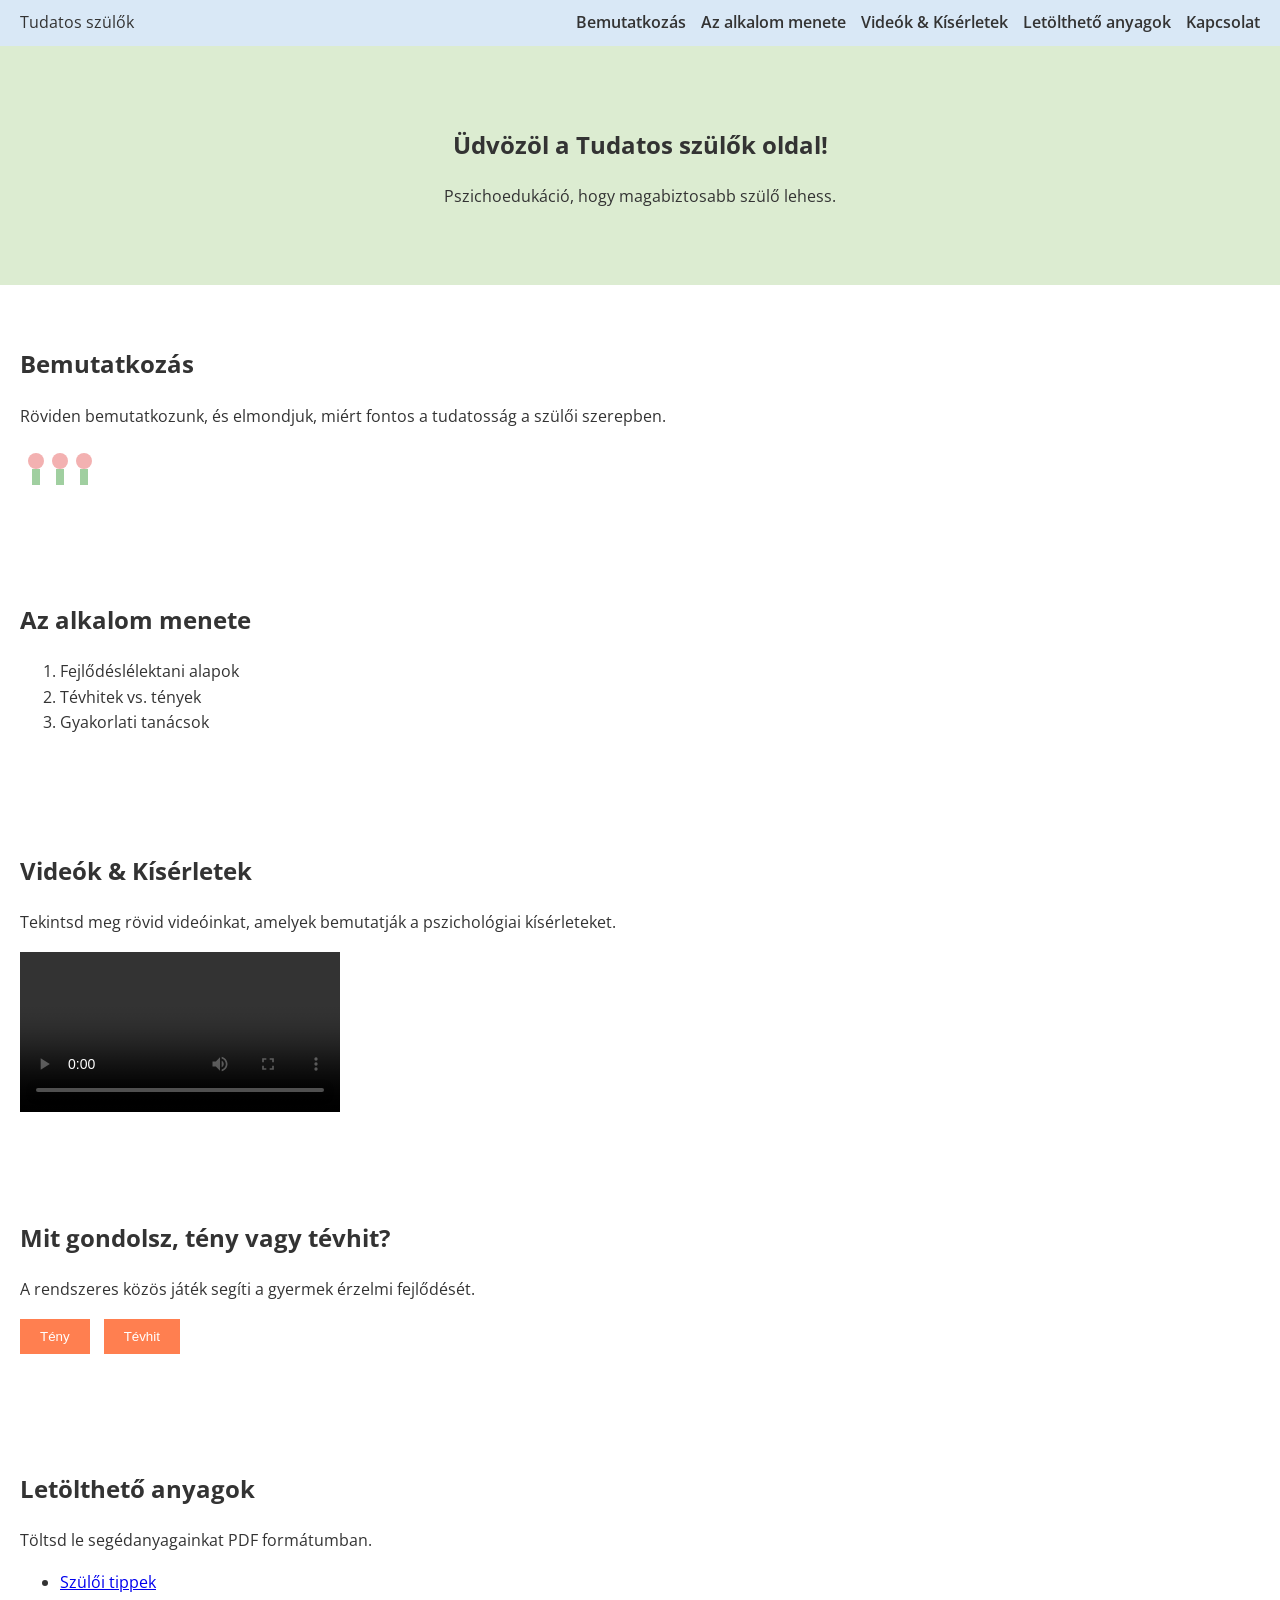
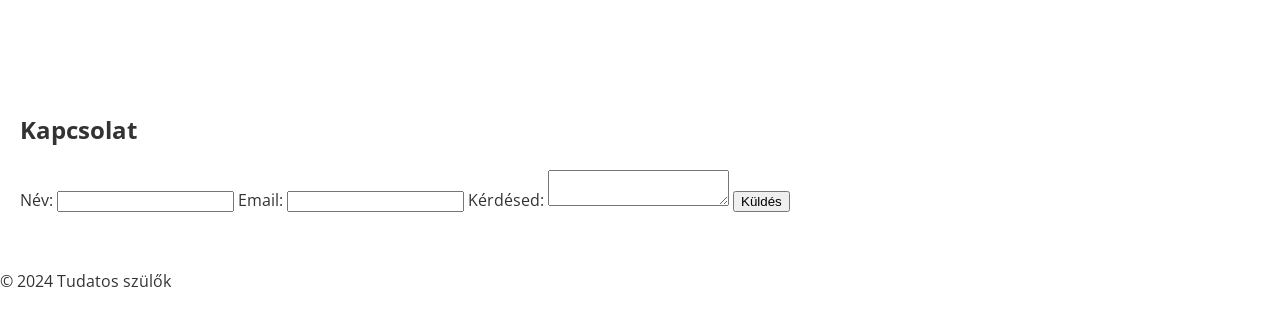
==== index.html @ f78a7281 "Add static website for Tudatos szulok" ====
<!DOCTYPE html>
<html lang="hu">
<head>
    <meta charset="UTF-8">
    <meta name="viewport" content="width=device-width, initial-scale=1.0">
    <title>Tudatos szülők</title>
    <link rel="stylesheet" href="style.css">
    <link href="https://fonts.googleapis.com/css2?family=Open+Sans:wght@400;600&display=swap" rel="stylesheet">
</head>
<body>
    <header class="site-header">
        <nav class="nav">
            <div class="logo">Tudatos szülők</div>
            <ul class="menu">
                <li><a href="#bemutatkozas">Bemutatkozás</a></li>
                <li><a href="#menet">Az alkalom menete</a></li>
                <li><a href="#videok">Videók &amp; Kísérletek</a></li>
                <li><a href="#letoltheto">Letölthető anyagok</a></li>
                <li><a href="#kapcsolat">Kapcsolat</a></li>
            </ul>
        </nav>
    </header>

    <main>
        <section class="hero">
            <h1>Üdvözöl a Tudatos szülők oldal!</h1>
            <p>Pszichoedukáció, hogy magabiztosabb szülő lehess.</p>
        </section>

        <section id="bemutatkozas">
            <h2>Bemutatkozás</h2>
            <p>Röviden bemutatkozunk, és elmondjuk, miért fontos a tudatosság a szülői szerepben.</p>
            <img src="images/family.svg" alt="Család" class="icon">
        </section>

        <section id="menet">
            <h2>Az alkalom menete</h2>
            <ol>
                <li>Fejlődéslélektani alapok</li>
                <li>Tévhitek vs. tények</li>
                <li>Gyakorlati tanácsok</li>
            </ol>
        </section>

        <section id="videok">
            <h2>Videók &amp; Kísérletek</h2>
            <p>Tekintsd meg rövid videóinkat, amelyek bemutatják a pszichológiai kísérleteket.</p>
            <video controls width="320" aria-label="Kísérleti videó">
                <source src="videos/sample.mp4" type="video/mp4">
                A böngésződ nem támogatja a videó lejátszását.
            </video>
        </section>

        <section id="kviz" class="quiz">
            <h2>Mit gondolsz, tény vagy tévhit?</h2>
            <p>A rendszeres közös játék segíti a gyermek érzelmi fejlődését.</p>
            <button onclick="answer(true)">Tény</button>
            <button onclick="answer(false)">Tévhit</button>
            <p id="quiz-result" aria-live="polite"></p>
        </section>

        <section id="letoltheto">
            <h2>Letölthető anyagok</h2>
            <p>Töltsd le segédanyagainkat PDF formátumban.</p>
            <ul>
                <li><a href="downloads/tippek.pdf" download>Szülői tippek</a></li>
            </ul>
        </section>

        <section id="kapcsolat">
            <h2>Kapcsolat</h2>
            <form>
                <label>Név: <input type="text" name="name"></label>
                <label>Email: <input type="email" name="email"></label>
                <label>Kérdésed: <textarea name="message"></textarea></label>
                <button type="submit">Küldés</button>
            </form>
        </section>
    </main>

    <footer>
        <p>&copy; 2024 Tudatos szülők</p>
    </footer>

    <script src="script.js"></script>
</body>
</html>
---- style.css ----
:root {
    --light-green: #dcecd1;
    --light-ochre: #f3e8c8;
    --soft-blue: #d9e8f6;
    --accent: #ff7f50;
    --text-color: #333;
    --font-family: 'Open Sans', sans-serif;
}

body {
    font-family: var(--font-family);
    color: var(--text-color);
    margin: 0;
    line-height: 1.6;
    background-color: white;
}

.site-header {
    position: sticky;
    top: 0;
    background-color: var(--soft-blue);
    padding: 10px 20px;
    z-index: 100;
}

.nav {
    display: flex;
    justify-content: space-between;
    align-items: center;
}

.menu {
    list-style: none;
    display: flex;
    gap: 15px;
    margin: 0;
    padding: 0;
}

.menu a {
    text-decoration: none;
    color: var(--text-color);
    font-weight: 600;
}

.hero {
    background-color: var(--light-green);
    padding: 60px 20px;
    text-align: center;
}

section {
    padding: 40px 20px;
}

.icon {
    width: 80px;
    height: auto;
}

.quiz button {
    margin-right: 10px;
    padding: 10px 20px;
    background-color: var(--accent);
    border: none;
    color: white;
    cursor: pointer;
}

.quiz button:hover {
    opacity: 0.8;
}

@media (max-width: 600px) {
    .menu {
        flex-direction: column;
    }
}
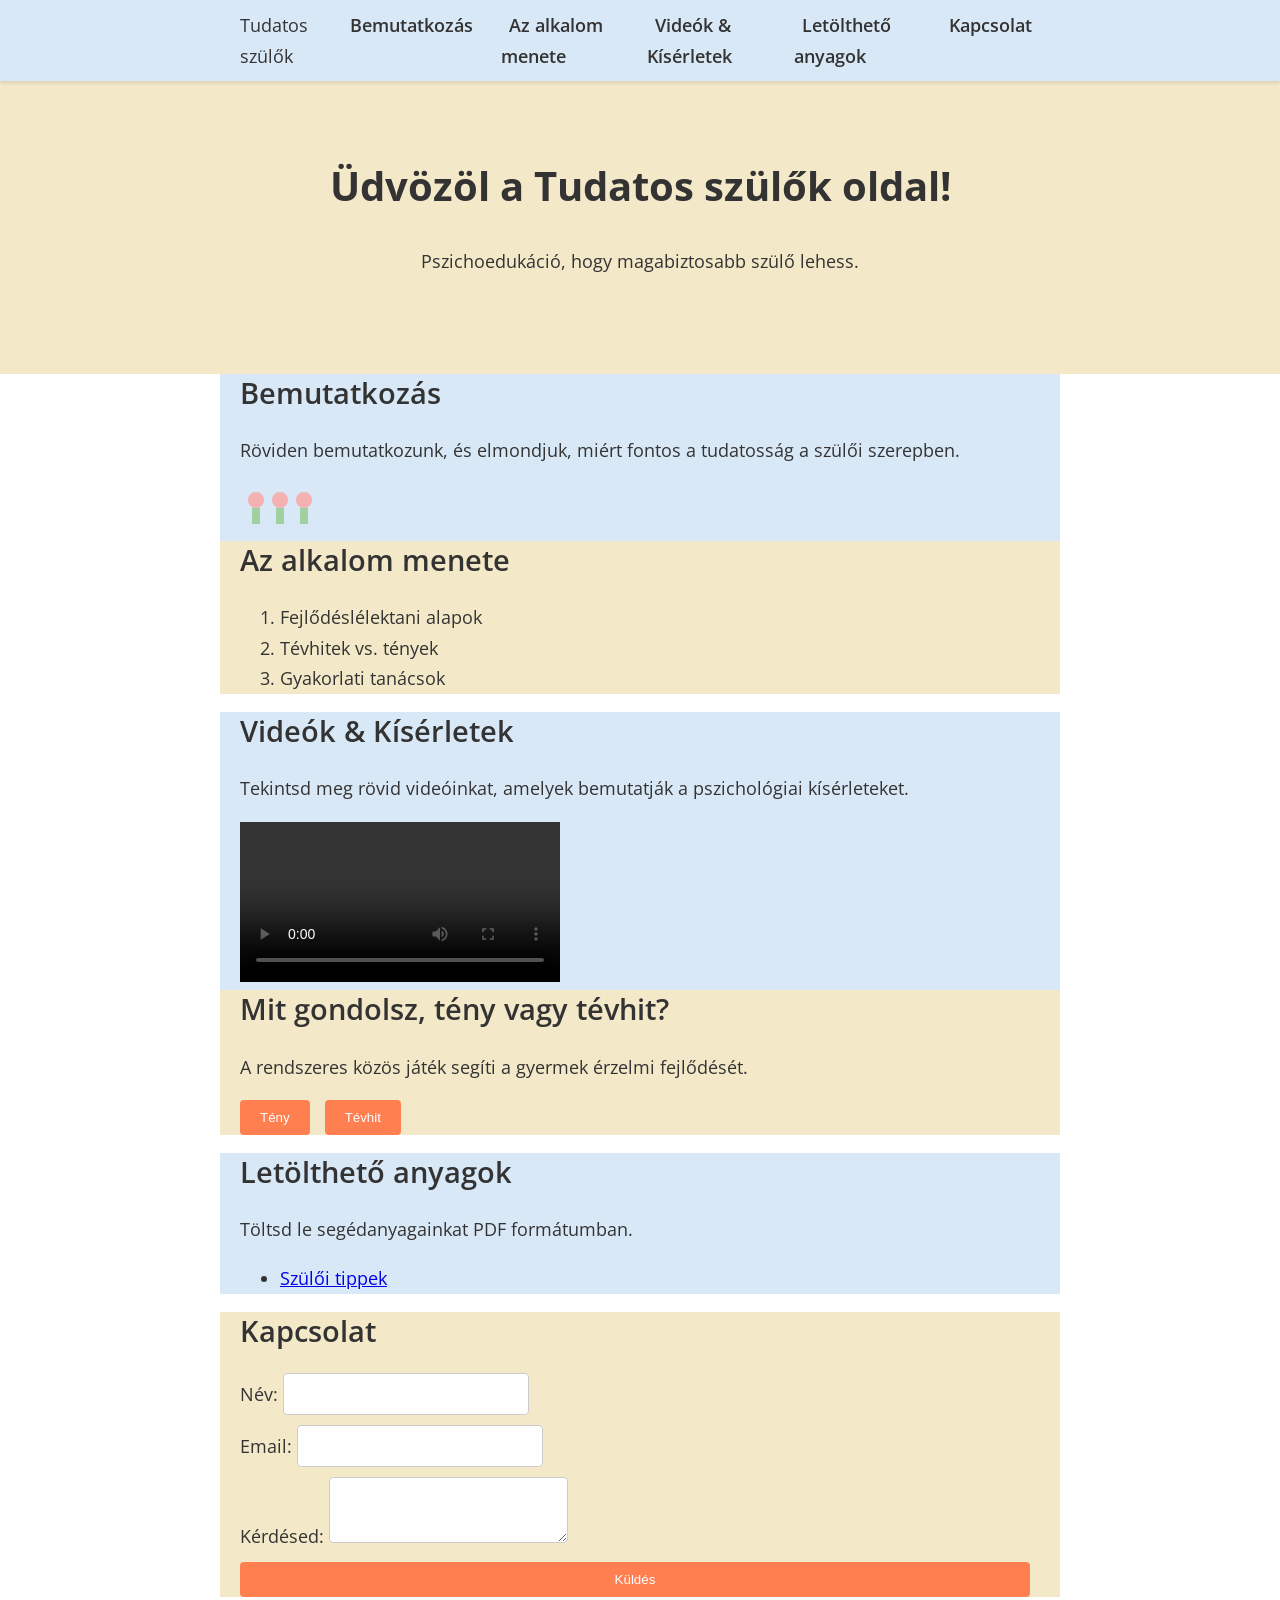
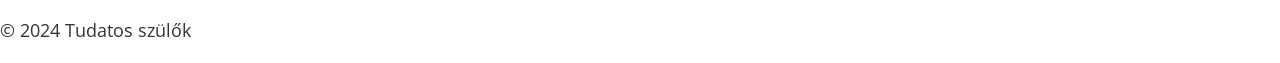
==== commit 76d46152: "Improve styling" ====
--- a/index.html
+++ b/index.html
@@ -9,7 +9,7 @@
 </head>
 <body>
     <header class="site-header">
-        <nav class="nav">
+        <nav class="nav container">
             <div class="logo">Tudatos szülők</div>
             <ul class="menu">
                 <li><a href="#bemutatkozas">Bemutatkozás</a></li>
@@ -27,13 +27,13 @@
             <p>Pszichoedukáció, hogy magabiztosabb szülő lehess.</p>
         </section>
 
-        <section id="bemutatkozas">
+        <section id="bemutatkozas" class="container">
             <h2>Bemutatkozás</h2>
             <p>Röviden bemutatkozunk, és elmondjuk, miért fontos a tudatosság a szülői szerepben.</p>
             <img src="images/family.svg" alt="Család" class="icon">
         </section>
 
-        <section id="menet">
+        <section id="menet" class="container">
             <h2>Az alkalom menete</h2>
             <ol>
                 <li>Fejlődéslélektani alapok</li>
@@ -42,7 +42,7 @@
             </ol>
         </section>
 
-        <section id="videok">
+        <section id="videok" class="container">
             <h2>Videók &amp; Kísérletek</h2>
             <p>Tekintsd meg rövid videóinkat, amelyek bemutatják a pszichológiai kísérleteket.</p>
             <video controls width="320" aria-label="Kísérleti videó">
@@ -51,7 +51,7 @@
             </video>
         </section>
 
-        <section id="kviz" class="quiz">
+        <section id="kviz" class="quiz container">
             <h2>Mit gondolsz, tény vagy tévhit?</h2>
             <p>A rendszeres közös játék segíti a gyermek érzelmi fejlődését.</p>
             <button onclick="answer(true)">Tény</button>
@@ -59,7 +59,7 @@
             <p id="quiz-result" aria-live="polite"></p>
         </section>
 
-        <section id="letoltheto">
+        <section id="letoltheto" class="container">
             <h2>Letölthető anyagok</h2>
             <p>Töltsd le segédanyagainkat PDF formátumban.</p>
             <ul>
@@ -67,7 +67,7 @@
             </ul>
         </section>
 
-        <section id="kapcsolat">
+        <section id="kapcsolat" class="container">
             <h2>Kapcsolat</h2>
             <form>
                 <label>Név: <input type="text" name="name"></label>
--- a/style.css
+++ b/style.css
@@ -4,6 +4,7 @@
     --soft-blue: #d9e8f6;
     --accent: #ff7f50;
     --text-color: #333;
+    --light-gray: #f7f7f7;
     --font-family: 'Open Sans', sans-serif;
 }
 
@@ -11,8 +12,24 @@
     font-family: var(--font-family);
     color: var(--text-color);
     margin: 0;
-    line-height: 1.6;
+    line-height: 1.7;
+    font-size: 18px;
     background-color: white;
+}
+
+h1, h2, h3, h4, h5, h6 {
+    line-height: 1.3;
+    margin-top: 0;
+}
+
+h1 {
+    font-size: 2.2em;
+    font-weight: 700;
+}
+
+h2 {
+    font-size: 1.6em;
+    font-weight: 600;
 }
 
 .site-header {
@@ -21,18 +38,27 @@
     background-color: var(--soft-blue);
     padding: 10px 20px;
     z-index: 100;
+    box-shadow: 0 2px 4px rgba(0, 0, 0, 0.1);
 }
 
 .nav {
     display: flex;
     justify-content: space-between;
     align-items: center;
+    max-width: 1200px;
+    margin: 0 auto;
+}
+
+.container {
+    max-width: 800px;
+    margin: 0 auto;
+    padding: 0 20px;
 }
 
 .menu {
     list-style: none;
     display: flex;
-    gap: 15px;
+    gap: 20px;
     margin: 0;
     padding: 0;
 }
@@ -41,16 +67,30 @@
     text-decoration: none;
     color: var(--text-color);
     font-weight: 600;
+    padding: 8px;
+    transition: color 0.2s;
+}
+
+.menu a:hover {
+    color: var(--accent);
 }
 
 .hero {
     background-color: var(--light-green);
-    padding: 60px 20px;
+    padding: 80px 20px;
     text-align: center;
 }
 
 section {
-    padding: 40px 20px;
+    padding: 60px 20px;
+}
+
+section:nth-of-type(odd) {
+    background-color: var(--light-ochre);
+}
+
+section:nth-of-type(even) {
+    background-color: var(--soft-blue);
 }
 
 .icon {
@@ -58,13 +98,37 @@
     height: auto;
 }
 
-.quiz button {
+.quiz button,
+form button {
     margin-right: 10px;
     padding: 10px 20px;
     background-color: var(--accent);
     border: none;
     color: white;
     cursor: pointer;
+    border-radius: 4px;
+    transition: background-color 0.2s, transform 0.2s;
+}
+
+.quiz button:hover,
+form button:hover {
+    background-color: #ff6533;
+    transform: scale(1.03);
+}
+
+form {
+    display: flex;
+    flex-direction: column;
+    gap: 10px;
+}
+
+input,
+textarea {
+    font-family: var(--font-family);
+    padding: 8px;
+    border: 1px solid #ccc;
+    border-radius: 4px;
+    font-size: 1em;
 }
 
 .quiz button:hover {
@@ -75,4 +139,7 @@
     .menu {
         flex-direction: column;
     }
+    body {
+        font-size: 16px;
+    }
 }
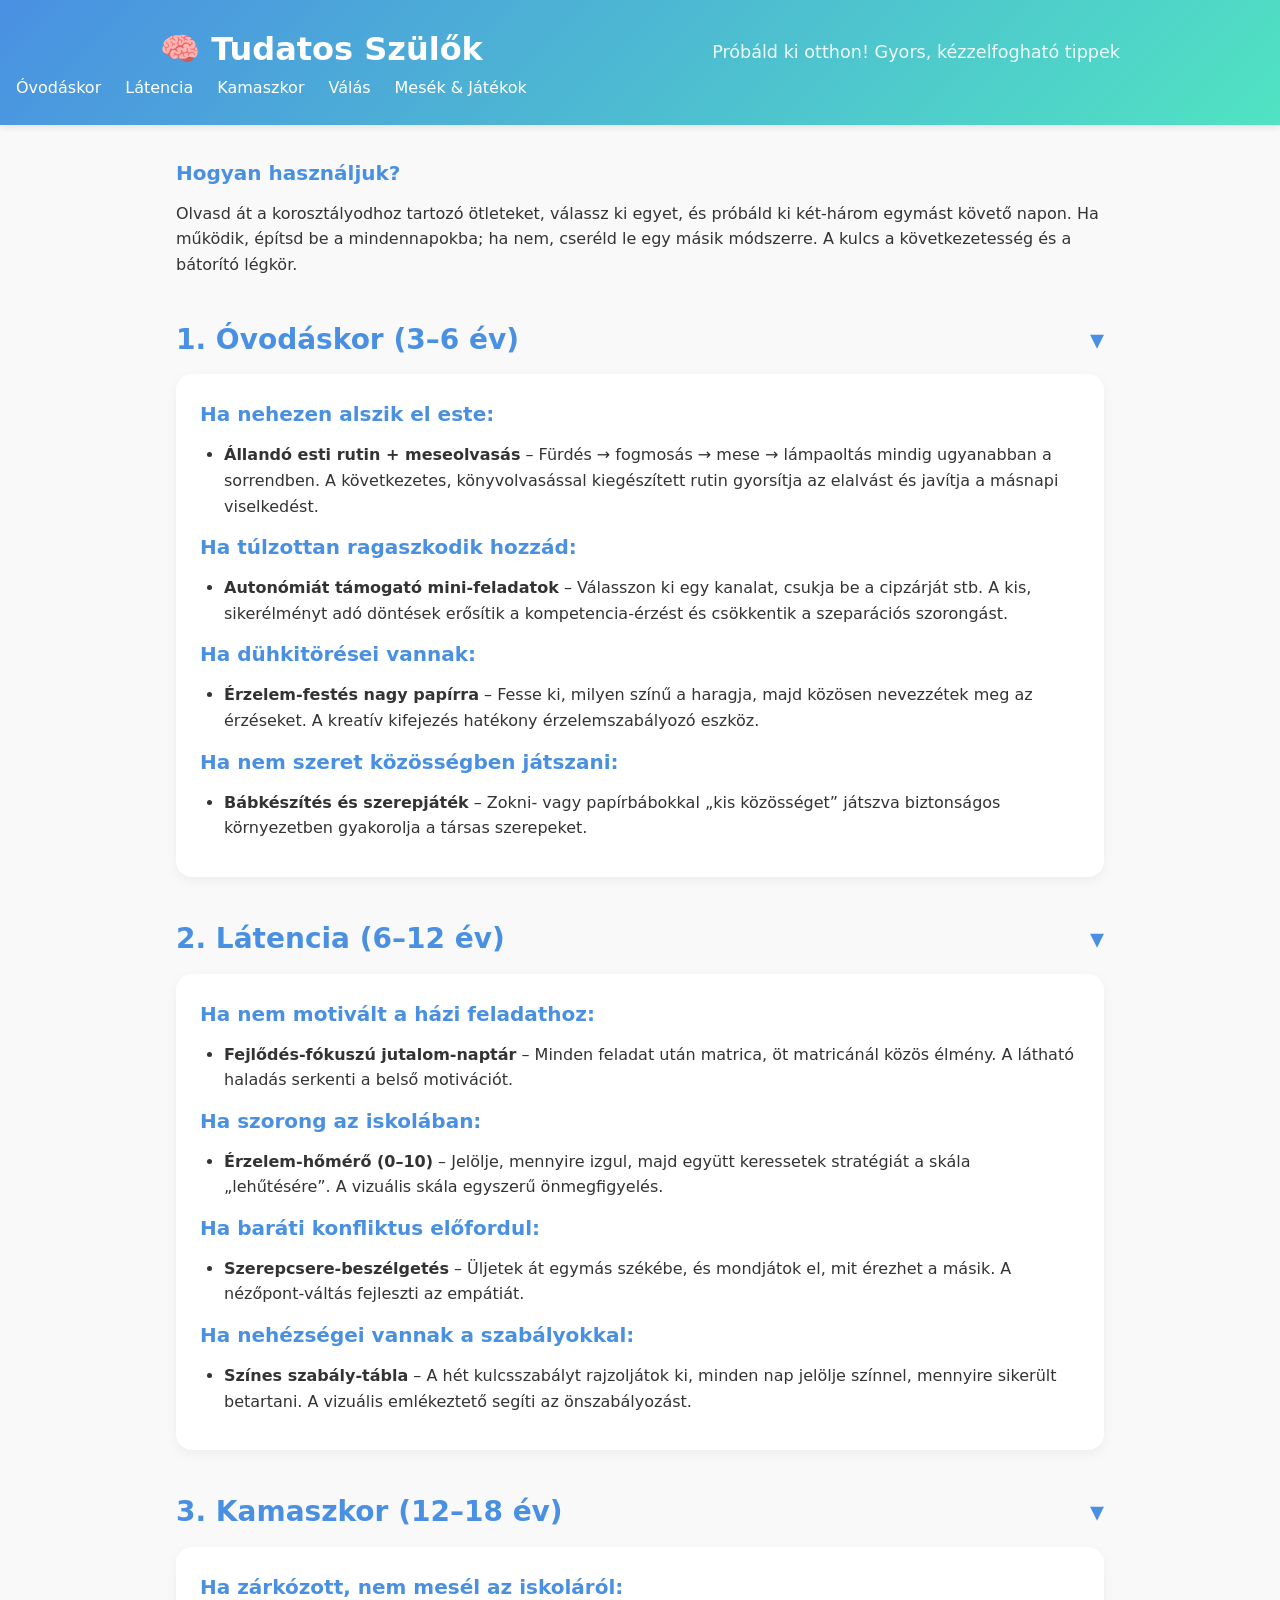
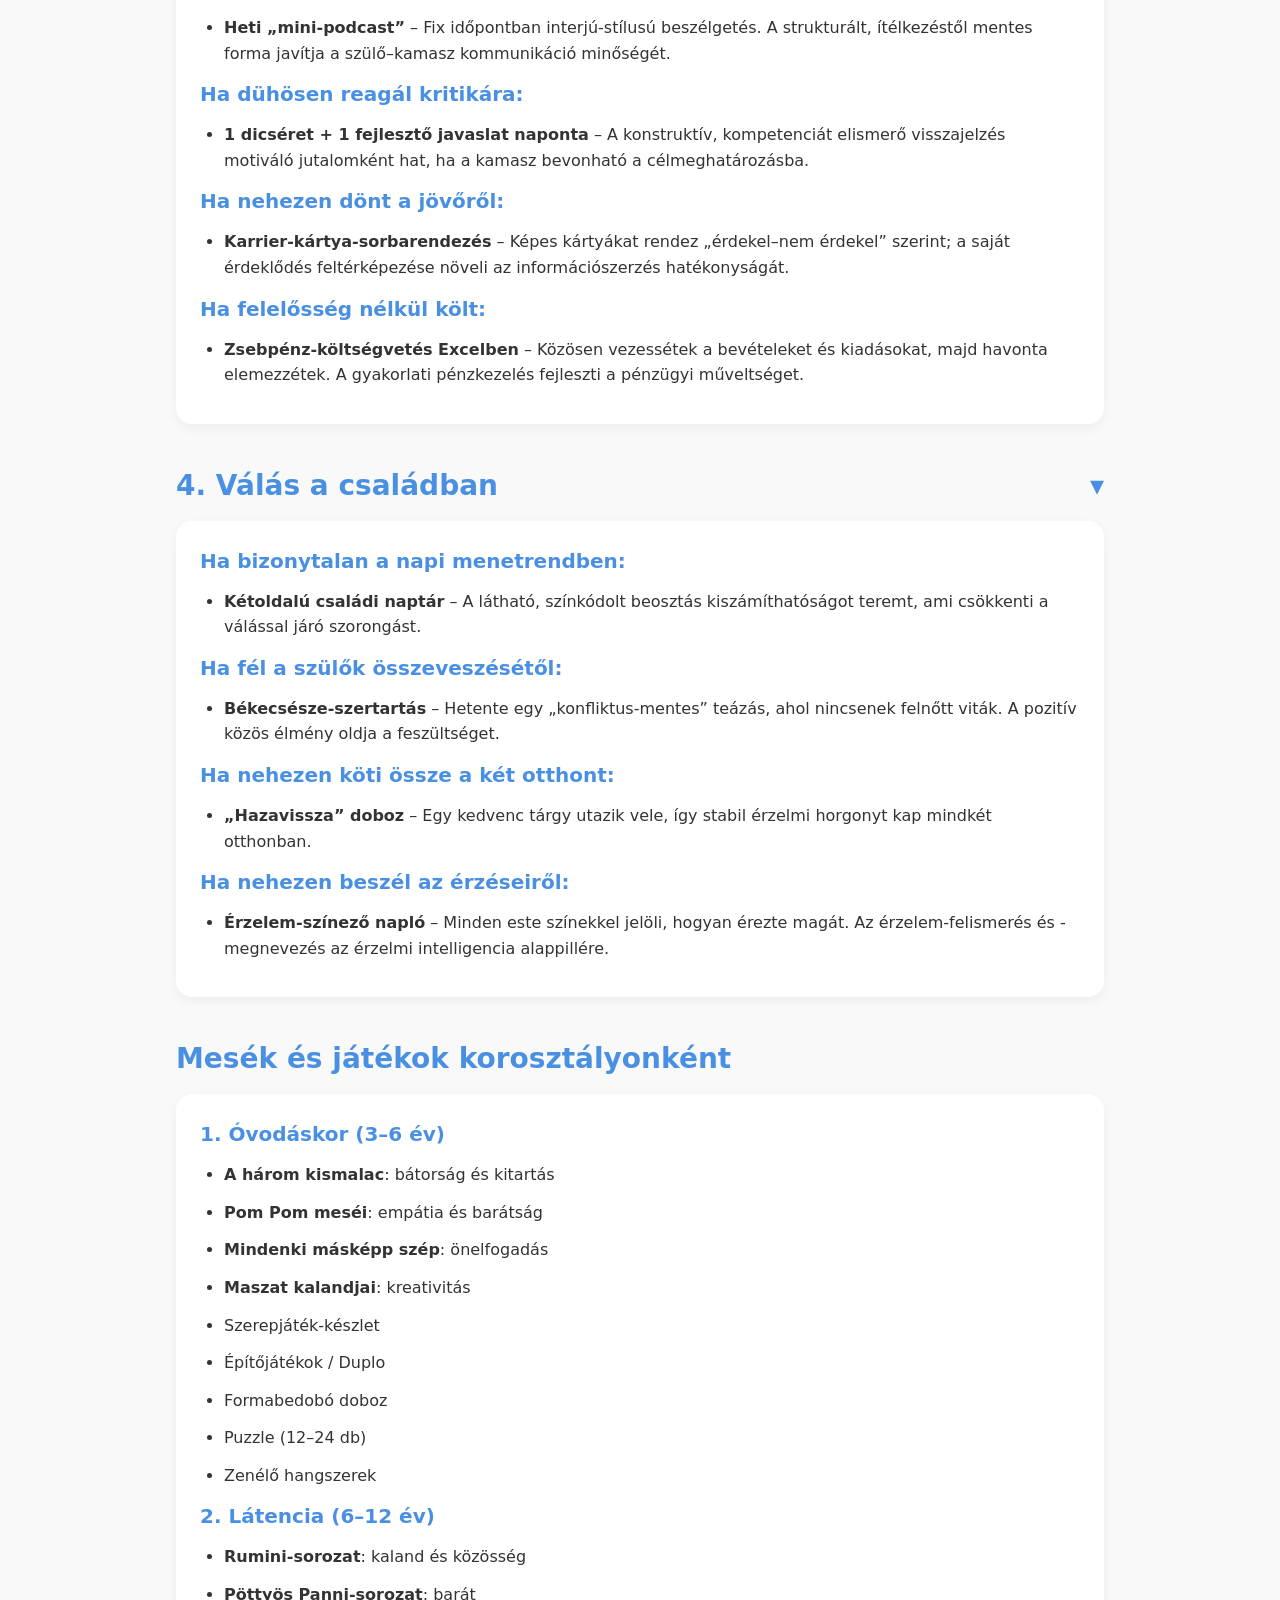
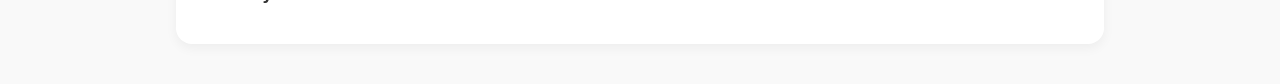
==== commit 6bfebcef: "Modern pszichológus-barát stílus: új CSS és oldalak" ====
--- a/index.html
+++ b/index.html
@@ -1,87 +1,177 @@
 <!DOCTYPE html>
 <html lang="hu">
 <head>
-    <meta charset="UTF-8">
-    <meta name="viewport" content="width=device-width, initial-scale=1.0">
-    <title>Tudatos szülők</title>
-    <link rel="stylesheet" href="style.css">
-    <link href="https://fonts.googleapis.com/css2?family=Open+Sans:wght@400;600&display=swap" rel="stylesheet">
+  <meta charset="UTF-8">
+  <meta name="viewport" content="width=device-width, initial-scale=1.0">
+  <title>Tudatos Szülők – Útravaló szülőknek</title>
+  <link rel="stylesheet" href="css/style.css">
 </head>
 <body>
-    <header class="site-header">
-        <nav class="nav container">
-            <div class="logo">Tudatos szülők</div>
-            <ul class="menu">
-                <li><a href="#bemutatkozas">Bemutatkozás</a></li>
-                <li><a href="#menet">Az alkalom menete</a></li>
-                <li><a href="#videok">Videók &amp; Kísérletek</a></li>
-                <li><a href="#letoltheto">Letölthető anyagok</a></li>
-                <li><a href="#kapcsolat">Kapcsolat</a></li>
-            </ul>
-        </nav>
-    </header>
+<header class="header">
+  <div class="header-inner">
+    <h1 class="logo">
+      <span class="logo-icon">🧠</span>
+      <span class="logo-text">Tudatos Szülők</span>
+    </h1>
+    <p class="tagline">
+      Próbáld ki otthon! <span class="highlight">Gyors, kézzelfogható tippek</span>
+    </p>
+    <button id="nav-toggle" class="hamburger" aria-label="Navigáció mutatása/elrejtése">
+      <span></span><span></span><span></span>
+    </button>
+  </div>
+  <nav id="main-nav" class="nav">
+    <ul class="nav-list">
+      <li><a href="#ovodas">Óvodáskor</a></li>
+      <li><a href="#latencia">Látencia</a></li>
+      <li><a href="#kamaszkor">Kamaszkor</a></li>
+      <li><a href="#valas">Válás</a></li>
+      <li><a href="#mesek-jatekok">Mesék &amp; Játékok</a></li>
+    </ul>
+  </nav>
+</header>
 
-    <main>
-        <section class="hero">
-            <h1>Üdvözöl a Tudatos szülők oldal!</h1>
-            <p>Pszichoedukáció, hogy magabiztosabb szülő lehess.</p>
-        </section>
 
-        <section id="bemutatkozas" class="container">
-            <h2>Bemutatkozás</h2>
-            <p>Röviden bemutatkozunk, és elmondjuk, miért fontos a tudatosság a szülői szerepben.</p>
-            <img src="images/family.svg" alt="Család" class="icon">
-        </section>
+  <main>
+    <section>
+      <h3>Hogyan használjuk?</h3>
+      <p>Olvasd át a korosztályodhoz tartozó ötleteket, válassz ki egyet, és próbáld ki két-három egymást követő napon. Ha működik, építsd be a mindennapokba; ha nem, cseréld le egy másik módszerre. A kulcs a következetesség és a bátorító légkör.</p>
+    </section>
 
-        <section id="menet" class="container">
-            <h2>Az alkalom menete</h2>
-            <ol>
-                <li>Fejlődéslélektani alapok</li>
-                <li>Tévhitek vs. tények</li>
-                <li>Gyakorlati tanácsok</li>
-            </ol>
-        </section>
+    <!-- Óvodáskor -->
+    <section id="ovodas" class="collapsible">
+      <h2>1. Óvodáskor (3–6 év)</h2>
+      <div class="content">
+        <h3>Ha nehezen alszik el este:</h3>
+        <ul>
+          <li><strong>Állandó esti rutin + meseolvasás</strong> – Fürdés → fogmosás → mese → lámpaoltás mindig ugyanabban a sorrendben. A következetes, könyvolvasással kiegészített rutin gyorsítja az elalvást és javítja a másnapi viselkedést.</li>
+        </ul>
+        <h3>Ha túlzottan ragaszkodik hozzád:</h3>
+        <ul>
+          <li><strong>Autonómiát támogató mini-feladatok</strong> – Válasszon ki egy kanalat, csukja be a cipzárját stb. A kis, sikerélményt adó döntések erősítik a kompetencia-érzést és csökkentik a szeparációs szorongást.</li>
+        </ul>
+        <h3>Ha dühkitörései vannak:</h3>
+        <ul>
+          <li><strong>Érzelem-festés nagy papírra</strong> – Fesse ki, milyen színű a haragja, majd közösen nevezzétek meg az érzéseket. A kreatív kifejezés hatékony érzelemszabályozó eszköz.</li>
+        </ul>
+        <h3>Ha nem szeret közösségben játszani:</h3>
+        <ul>
+          <li><strong>Bábkészítés és szerepjáték</strong> – Zokni- vagy papírbábokkal „kis közösséget” játszva biztonságos környezetben gyakorolja a társas szerepeket.</li>
+        </ul>
+      </div>
+    </section>
 
-        <section id="videok" class="container">
-            <h2>Videók &amp; Kísérletek</h2>
-            <p>Tekintsd meg rövid videóinkat, amelyek bemutatják a pszichológiai kísérleteket.</p>
-            <video controls width="320" aria-label="Kísérleti videó">
-                <source src="videos/sample.mp4" type="video/mp4">
-                A böngésződ nem támogatja a videó lejátszását.
-            </video>
-        </section>
+    <!-- Látencia -->
+    <section id="latencia" class="collapsible">
+      <h2>2. Látencia (6–12 év)</h2>
+      <div class="content">
+        <h3>Ha nem motivált a házi feladathoz:</h3>
+        <ul>
+          <li><strong>Fejlődés-fókuszú jutalom-naptár</strong> – Minden feladat után matrica, öt matricánál közös élmény. A látható haladás serkenti a belső motivációt.</li>
+        </ul>
+        <h3>Ha szorong az iskolában:</h3>
+        <ul>
+          <li><strong>Érzelem-hőmérő (0–10)</strong> – Jelölje, mennyire izgul, majd együtt keressetek stratégiát a skála „lehűtésére”. A vizuális skála egyszerű önmegfigyelés.</li>
+        </ul>
+        <h3>Ha baráti konfliktus előfordul:</h3>
+        <ul>
+          <li><strong>Szerepcsere-beszélgetés</strong> – Üljetek át egymás székébe, és mondjátok el, mit érezhet a másik. A nézőpont-váltás fejleszti az empátiát.</li>
+        </ul>
+        <h3>Ha nehézségei vannak a szabályokkal:</h3>
+        <ul>
+          <li><strong>Színes szabály-tábla</strong> – A hét kulcsszabályt rajzoljátok ki, minden nap jelölje színnel, mennyire sikerült betartani. A vizuális emlékeztető segíti az önszabályozást.</li>
+        </ul>
+      </div>
+    </section>
 
-        <section id="kviz" class="quiz container">
-            <h2>Mit gondolsz, tény vagy tévhit?</h2>
-            <p>A rendszeres közös játék segíti a gyermek érzelmi fejlődését.</p>
-            <button onclick="answer(true)">Tény</button>
-            <button onclick="answer(false)">Tévhit</button>
-            <p id="quiz-result" aria-live="polite"></p>
-        </section>
+    <!-- Kamaszkor -->
+    <section id="kamaszkor" class="collapsible">
+      <h2>3. Kamaszkor (12–18 év)</h2>
+      <div class="content">
+        <h3>Ha zárkózott, nem mesél az iskoláról:</h3>
+        <ul>
+          <li><strong>Heti „mini-podcast”</strong> – Fix időpontban interjú-stílusú beszélgetés. A strukturált, ítélkezéstől mentes forma javítja a szülő–kam­asz kommunikáció minőségét.</li>
+        </ul>
+        <h3>Ha dühösen reagál kritikára:</h3>
+        <ul>
+          <li><strong>1 dicséret + 1 fejlesztő javaslat naponta</strong> – A konstruktív, kompetenciát elismerő visszajelzés motiváló jutalomként hat, ha a kamasz bevonható a célmeghatározásba.</li>
+        </ul>
+        <h3>Ha nehezen dönt a jövőről:</h3>
+        <ul>
+          <li><strong>Karrier-kártya-sorbarendezés</strong> – Képes kártyákat rendez „érdekel–nem érdekel” szerint; a saját érdeklődés feltérképezése növeli az információszerzés hatékonyságát.</li>
+        </ul>
+        <h3>Ha felelősség nélkül költ:</h3>
+        <ul>
+          <li><strong>Zsebpénz-költségvetés Excelben</strong> – Közösen vezessétek a bevételeket és kiadásokat, majd havonta elemezzétek. A gyakorlati pénzkezelés fejleszti a pénzügyi műveltséget.</li>
+        </ul>
+      </div>
+    </section>
 
-        <section id="letoltheto" class="container">
-            <h2>Letölthető anyagok</h2>
-            <p>Töltsd le segédanyagainkat PDF formátumban.</p>
-            <ul>
-                <li><a href="downloads/tippek.pdf" download>Szülői tippek</a></li>
-            </ul>
-        </section>
+    <!-- Válás a családban -->
+    <section id="valas" class="collapsible">
+      <h2>4. Válás a családban</h2>
+      <div class="content">
+        <h3>Ha bizonytalan a napi menetrendben:</h3>
+        <ul>
+          <li><strong>Kétoldalú családi naptár</strong> – A látható, színkódolt beosztás kiszámíthatóságot teremt, ami csökkenti a válással járó szorongást.</li>
+        </ul>
+        <h3>Ha fél a szülők összeveszésétől:</h3>
+        <ul>
+          <li><strong>Békecsésze-szertartás</strong> – Hetente egy „konfliktus-mentes” teázás, ahol nincsenek felnőtt viták. A pozitív közös élmény oldja a feszültséget.</li>
+        </ul>
+        <h3>Ha nehezen köti össze a két otthont:</h3>
+        <ul>
+          <li><strong>„Hazavissza” doboz</strong> – Egy kedvenc tárgy utazik vele, így stabil érzelmi horgonyt kap mindkét otthonban.</li>
+        </ul>
+        <h3>Ha nehezen beszél az érzéseiről:</h3>
+        <ul>
+          <li><strong>Érzelem-színező napló</strong> – Minden este színekkel jelöli, hogyan érezte magát. Az érzelem-felismerés és -megnevezés az érzelmi intelligencia alappillére.</li>
+        </ul>
+      </div>
+    </section>
 
-        <section id="kapcsolat" class="container">
-            <h2>Kapcsolat</h2>
-            <form>
-                <label>Név: <input type="text" name="name"></label>
-                <label>Email: <input type="email" name="email"></label>
-                <label>Kérdésed: <textarea name="message"></textarea></label>
-                <button type="submit">Küldés</button>
-            </form>
-        </section>
-    </main>
+    <!-- Mesék és játékok -->
+    <section id="mesek-jatekok">
+      <h2>Mesék és játékok korosztályonként</h2>
+      <div class="content">
+        <!-- Óvodáskor -->
+        <h3>1. Óvodáskor (3–6 év)</h3>
+        <ul>
+          <li><strong>A három kismalac</strong>: bátorság és kitartás</li>
+          <li><strong>Pom Pom meséi</strong>: empátia és barátság</li>
+          <li><strong>Mindenki másképp szép</strong>: önelfogadás</li>
+          <li><strong>Maszat kalandjai</strong>: kreativitás</li>
+        </ul>
+        <ul class="sublist">
+          <li>Szerepjáték-készlet</li>
+          <li>Építőjátékok / Duplo</li>
+          <li>Formabedobó doboz</li>
+          <li>Puzzle (12–24 db)</li>
+          <li>Zenélő hangszerek</li>
+        </ul>
+        <!-- Látencia -->
+        <h3>2. Látencia (6–12 év)</h3>
+        <ul>
+          <li><strong>Rumini-sorozat</strong>: kaland és közösség</li>
+          <li><strong>Pöttyös Panni-sorozat</strong>: barát
 
-    <footer>
-        <p>&copy; 2024 Tudatos szülők</p>
-    </footer>
+  </section>
+ <script>
+    // Menü megnyitása/zárása mobilon
+    const navToggle = document.getElementById('nav-toggle');
+    const navList = document.getElementById('nav-list');
+    navToggle.addEventListener('click', () => {
+      navList.classList.toggle('open');
+    });
 
-    <script src="script.js"></script>
+    // Szekciók összecsukása/megjelenítése
+    document.querySelectorAll('.collapsible > h2').forEach(header => {
+      header.style.cursor = 'pointer';
+      header.addEventListener('click', () => {
+        const section = header.parentElement;
+        section.classList.toggle('collapsed');
+      });
+    });
+  </script>
 </body>
 </html>
--- a/css/style.css
+++ b/css/style.css
@@ -0,0 +1,200 @@
+:root {
+  --primary: #4a90e2;
+  --secondary: #50e3c2;
+  --accent: #f5a623;
+  --bg: #f9f9f9;
+  --text: #333333;
+  --light: #ffffff;
+  --transition: 0.3s ease;
+}
+
+/* Global settings */
+* {
+  box-sizing: border-box;
+  margin: 0;
+  padding: 0;
+}
+html {
+  scroll-behavior: smooth;
+  font-size: 16px;
+}
+body {
+  font-family: "Inter", system-ui, -apple-system, BlinkMacSystemFont, "Segoe UI", Roboto, "Helvetica Neue", Arial, sans-serif;
+  background-color: var(--bg);
+  color: var(--text);
+  line-height: 1.6;
+  -webkit-font-smoothing: antialiased;
+}
+
+a, button {
+  transition: color var(--transition), background var(--transition);
+}
+
+a {
+  color: var(--primary);
+  text-decoration: none;
+}
+a:hover {
+  color: var(--secondary);
+}
+a:focus,
+button:focus {
+  outline: 2px dashed var(--accent);
+  outline-offset: 4px;
+}
+
+/* Header */
+header {
+  position: sticky;
+  top: 0;
+  width: 100%;
+  background: linear-gradient(135deg, var(--primary), var(--secondary));
+  color: var(--light);
+  padding: 1.5rem 1rem;
+  z-index: 100;
+  box-shadow: 0 2px 8px rgba(0, 0, 0, 0.1);
+}
+.header-inner {
+  max-width: 960px;
+  margin: 0 auto;
+  display: flex;
+  align-items: center;
+  justify-content: space-between;
+  flex-wrap: wrap;
+}
+header h1 {
+  font-size: 2rem;
+}
+header p {
+  font-size: 1.1rem;
+  opacity: 0.9;
+  margin-top: 0.25rem;
+}
+#nav-toggle {
+  display: none;
+  background: transparent;
+  border: none;
+  font-size: 1.5rem;
+  color: var(--light);
+}
+
+/* Navigation */
+#main-nav ul {
+  list-style: none;
+  display: flex;
+  gap: 1.5rem;
+}
+#main-nav ul.open {
+  display: flex;
+}
+#main-nav a {
+  font-weight: 500;
+  color: white;
+}
+
+/* Main content */
+main {
+  max-width: 960px;
+  margin: 2rem auto;
+  padding: 0 1rem;
+}
+section {
+  margin-bottom: 2.5rem;
+  opacity: 0;
+  transform: translateY(20px);
+  animation: fadeInUp 0.6s ease forwards;
+}
+
+@keyframes fadeInUp {
+  to {
+    opacity: 1;
+    transform: translateY(0);
+  }
+}
+
+h2, h3 {
+  color: var(--primary);
+  margin-bottom: 0.75rem;
+}
+h2 {
+  font-size: 1.75rem;
+  position: relative;
+}
+h3 {
+  font-size: 1.25rem;
+}
+
+/* Collapsible sections */
+.collapsible > h2 {
+  cursor: pointer;
+  padding-right: 1.5rem;
+}
+.collapsible > h2::after {
+  content: "▾";
+  position: absolute;
+  right: 0;
+  transition: transform var(--transition);
+}
+.collapsible.collapsed > h2::after {
+  content: "▸";
+}
+.collapsible .content {
+  max-height: 100vh;
+  overflow: hidden;
+  transition: max-height var(--transition);
+}
+.collapsible.collapsed .content {
+  max-height: 0;
+}
+
+/* Content boxes */
+.content {
+  background-color: var(--light);
+  padding: 1.5rem;
+  border-radius: 1rem;
+  box-shadow: 0 4px 12px rgba(0, 0, 0, 0.05);
+}
+.content ul {
+  list-style: disc;
+  margin-left: 1.5rem;
+}
+.content li {
+  margin-bottom: 0.75rem;
+  transition: background var(--transition), padding-left var(--transition);
+}
+.content li:hover {
+  background-color: rgba(80, 227, 194, 0.1);
+  padding-left: 0.5rem;
+}
+
+/* Sub-lists */
+.sublist {
+  margin-top: 0.5rem;
+  margin-left: 2rem;
+  list-style: circle;
+}
+
+/* Responsive */
+@media (max-width: 768px) {
+  #nav-toggle {
+    display: block;
+  }
+  #main-nav ul {
+    display: none;
+    flex-direction: column;
+    gap: 1rem;
+    margin-top: 1rem;
+  }
+  header .header-inner {
+    flex-direction: column;
+    align-items: flex-start;
+  }
+}
+
+/* Footer placeholder (if needed) */
+footer {
+  text-align: center;
+  padding: 2rem 1rem;
+  font-size: 0.9rem;
+  color: var(--text);
+}
